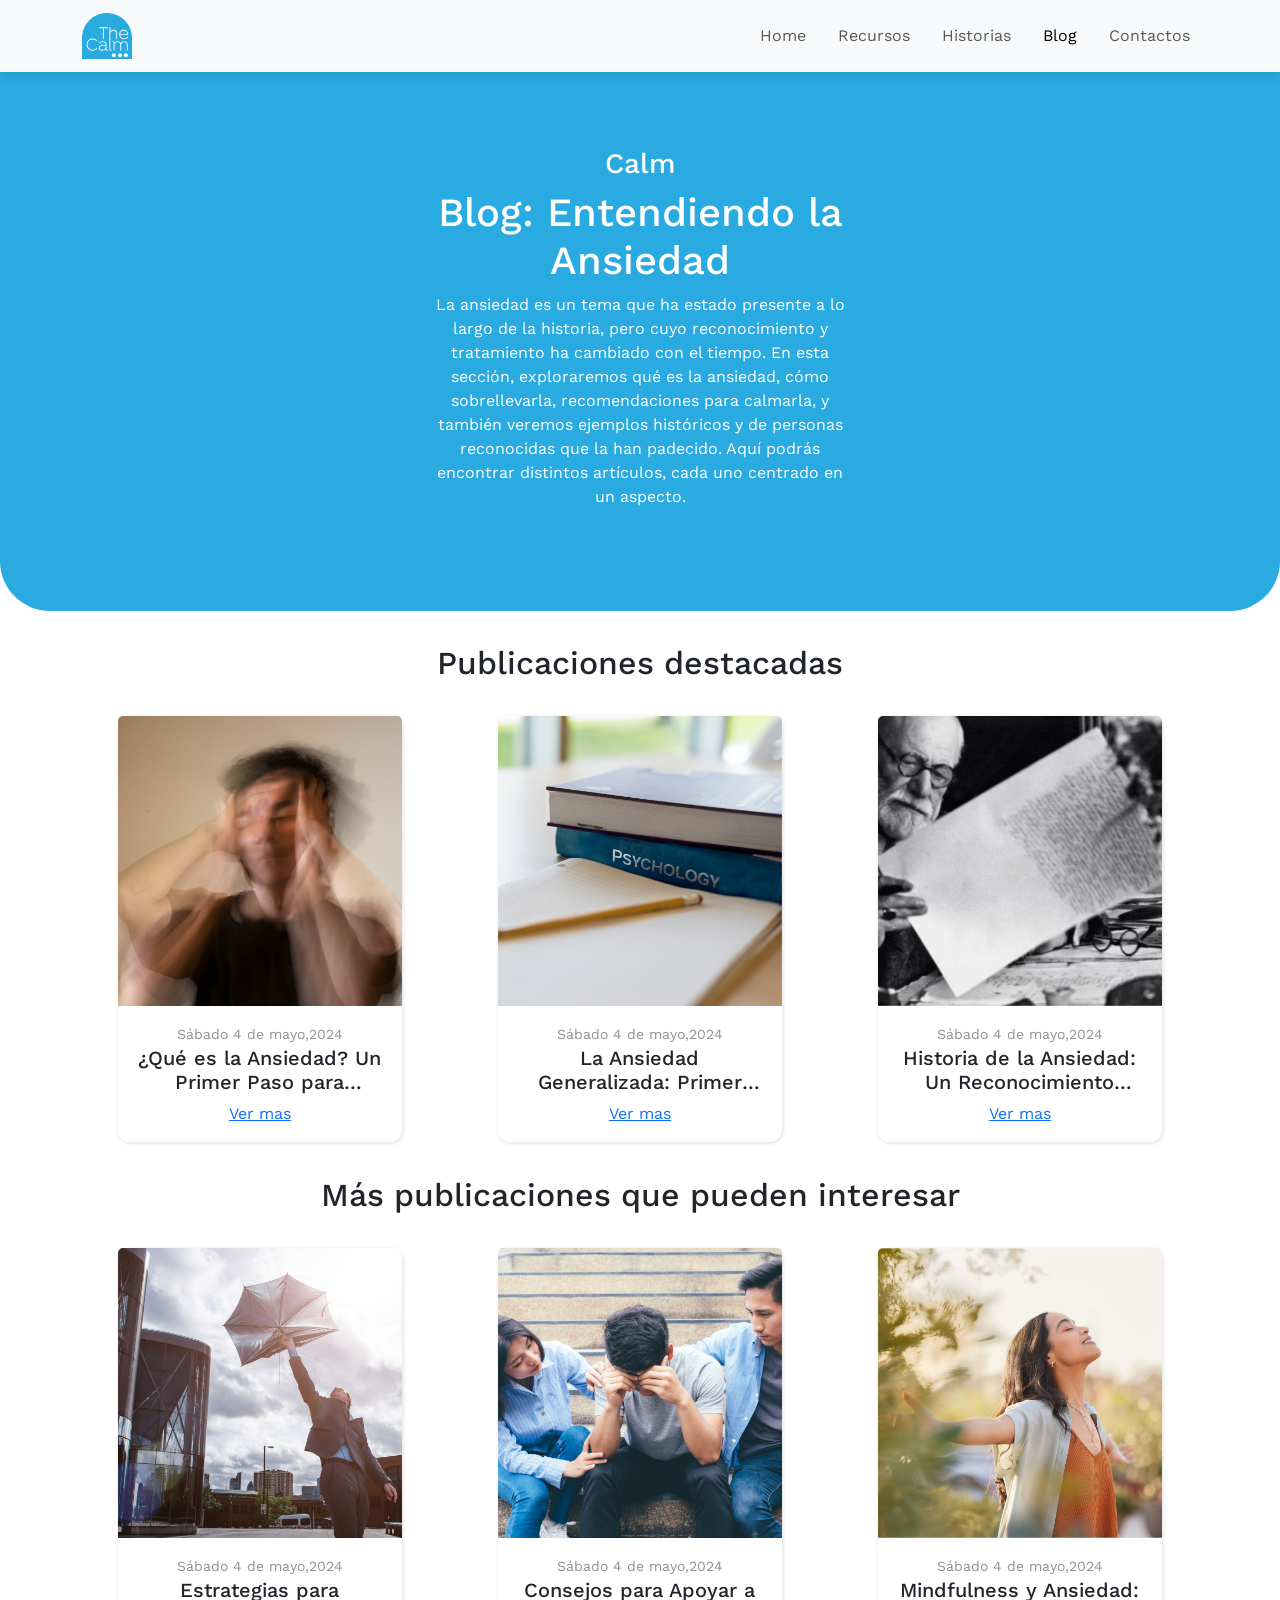
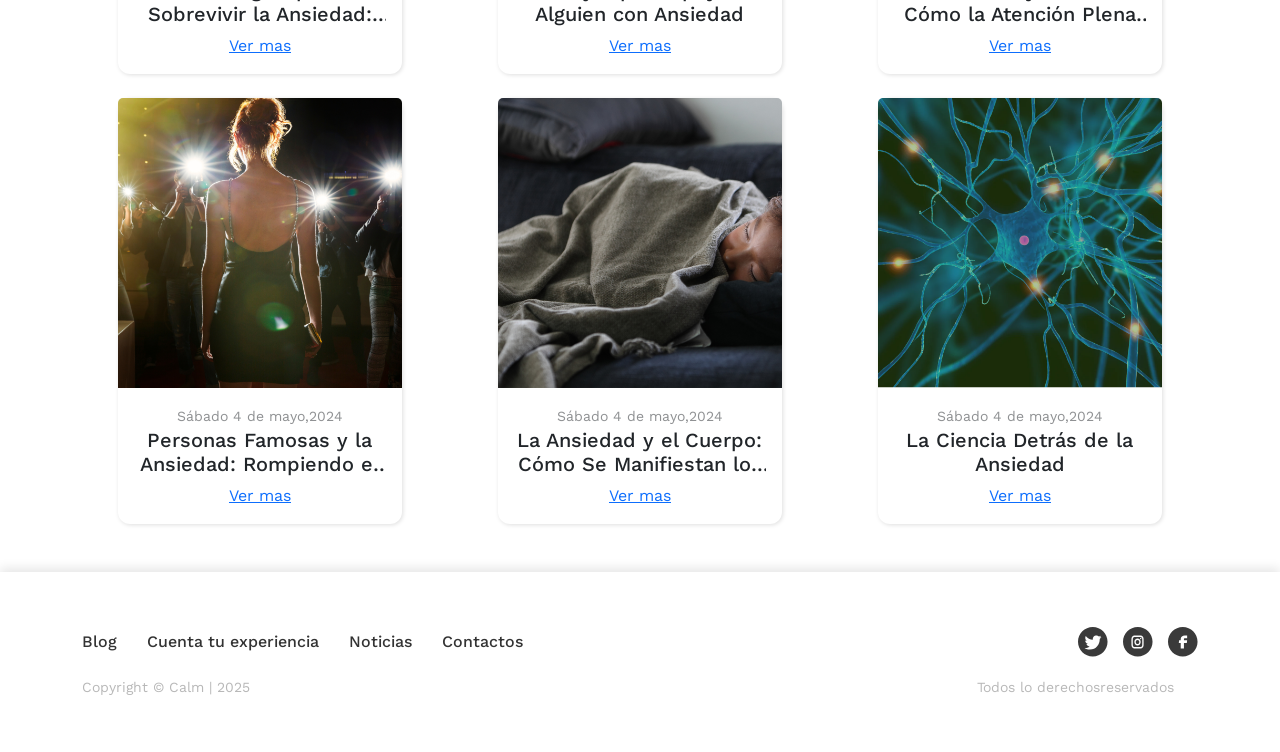
==== pages/Blog.html @ e8b5bb97 "Primer commit - Subiendo proyecto thecalm" ====
<!DOCTYPE html>
<html lang="en">
    <head>
        <meta charset="UTF-8">
        <meta name="viewport" content="width=device-width, initial-scale=1.0">
        <link href="https://cdn.jsdelivr.net/npm/bootstrap@5.3.3/dist/css/bootstrap.min.css" rel="stylesheet" integrity="sha384-QWTKZyjpPEjISv5WaRU9OFeRpok6YctnYmDr5pNlyT2bRjXh0JMhjY6hW+ALEwIH" crossorigin="anonymous">
        <link rel="stylesheet" href="../styles/style.css"> 
        <link rel="icon" type="image/png" href="../assets/svg/thecalm.svg">   

        <title>The Calm | Blog</title>
    </head>
    <body>

      <header>

        <nav class="navbar navbar-expand-lg bg-body-tertiary ">
            <div class="container-fluid d-flex container-xl">
                <a class="navbar-brand" href="../index.html">
                    <img src="../assets/svg/thecalm.svg" alt="TheCalm" width="50" >
                  </a>
              <button class="navbar-toggler" type="button" data-bs-toggle="collapse" data-bs-target="#navbarNav" aria-controls="navbarNav" aria-expanded="false" aria-label="Toggle navigation">
                <span class="navbar-toggler-icon"></span>
              </button>
              <div class="collapse navbar-collapse" id="navbarNav">
                <ul class="navbar-nav gap-3">
                  <li class="nav-item">
                    <a class="nav-link " aria-current="page" href="../index.html">Home</a>
                  </li>
                  <li class="nav-item">
                    <a class="nav-link " href="Recursos.html">Recursos</a>
                  </li>
                  <li class="nav-item">
                    <a class="nav-link " href="Historias.html">Historias</a>
                  </li>
                  <li class="nav-item">
                    <a class="nav-link active" href="Blog.html">Blog</a>
                  </li>
                  <li class="nav-item">
                    <a class="nav-link" href="Contactos.html">Contactos</a>
                  </li>
                </ul>
              </div>
            </div>
        </nav>
      </header>
      
        <main>  
            <section class="encabezado">

                <div class="encabezado-text container-xl p-5">
                    <h3>Calm</h3>

                    <h1>Blog: Entendiendo la Ansiedad</h1>

                    <p>La ansiedad es un tema que ha estado presente a lo largo de la historia, pero cuyo reconocimiento y tratamiento ha cambiado con el tiempo. En esta sección, exploraremos qué es la ansiedad, cómo sobrellevarla, recomendaciones para calmarla, y también veremos ejemplos históricos y de personas reconocidas que la han padecido. Aquí podrás encontrar distintos artículos, cada uno centrado en un aspecto.</p>
                </div>

            </section>

            <!-- AQUÍ COMIENZAN LAS CARDS-->

            <section class="destacadas container-xl">
                <h2 class="titulo">Publicaciones destacadas</h2>
            </section>

            <section class="cards-blog container-xl ">
              <div class="row row-cols-1 row-cols-md-3 g-4">
                <div class="col">
                  <div class="card">
                    <img src="../assets/img/3.png" class="card-img-top" alt="...">
                    
                    <div class="card-body">
                        <small>Sábado 4 de mayo,2024</small>
                      <h5 class="card-title texto-limitado">¿Qué es la Ansiedad? Un Primer Paso para Entenderla</h5>
                      <a href="">Ver mas</a>
                    </div>
                  </div>
                </div>
                <div class="col">
                  <div class="card">
                    <img src="../assets/img/3.2.png" class="card-img-top" alt="...">
                    
                    <div class="card-body">
                        <small>Sábado 4 de mayo,2024</small>
                      <h5 class="card-title texto-limitado">La Ansiedad Generalizada: Primer Reconocimiento Formal</h5>
                      <a href="">Ver mas</a>
                    </div>
                  </div>
                </div>
                <div class="col">
                  <div class="card">
                    <img src="../assets/img/3.3.png" class="card-img-top" alt="...">
                    
                    <div class="card-body">
                       <small>Sábado 4 de mayo,2024</small>
                      <h5 class="card-title texto-limitado">Historia de la Ansiedad: Un Reconocimiento Tardío</h5>
                      <a href="">Ver mas</a>
                    </div>
                  </div>
                </div>

              </div>
            </section>

            <section class="otros container-xl">
                <h2 class="titulo">Más publicaciones que pueden interesar</h2>
            </section>

            <section class="cards-blog container-xl mb-5">
                <div class="row row-cols-1 row-cols-md-3 g-4">
                    <div class="col">
                      <div class="card">
                        <img src="../assets/img/3.4.png" class="card-img-top" alt="...">
                        
                        <div class="card-body">
                            <small>Sábado 4 de mayo,2024</small>
                          <h5 class="card-title texto-limitado">Estrategias para Sobrevivir la Ansiedad: Técnicas para Calmarse</h5>
                          <a href="">Ver mas</a>
                        </div>
                      </div>
                    </div>
                    <div class="col">
                      <div class="card">
                        <img src="../assets/img/3.5.png" class="card-img-top" alt="...">
                        
                        <div class="card-body">
                            <small>Sábado 4 de mayo,2024</small>
                          <h5 class="card-title texto-limitado">Consejos para Apoyar a Alguien con Ansiedad</h5>
                          <a href="">Ver mas</a>
                        </div>
                      </div>
                    </div>
                    <div class="col">
                      <div class="card">
                        <img src="../assets/img/3.6.png" class="card-img-top" alt="...">
                        
                        <div class="card-body">
                           <small>Sábado 4 de mayo,2024</small>
                          <h5 class="card-title texto-limitado">Mindfulness y Ansiedad: Cómo la Atención Plena Puede Ayudar</h5>
                          <a href="">Ver mas</a>
                        </div>
                      </div>
                    </div>
                    <div class="col">
                      <div class="card">
                        <img src="../assets/img/3.7.png" class="card-img-top" alt="...">
                        
                        <div class="card-body">
                         <small>Sábado 4 de mayo,2024</small>
                          <h5 class="card-title texto-limitado">Personas Famosas y la Ansiedad: Rompiendo el Estigma</h5>
                          <a href="">Ver mas</a>
                        </div>
                      </div>
                    </div>

                    <div class="col">
                        <div class="card">
                          <img src="../assets/img/3.8.png" class="card-img-top" alt="...">
                          
                          <div class="card-body">
                            <small>Sábado 4 de mayo,2024</small>
                            <h5 class="card-title texto-limitado">La Ansiedad y el Cuerpo: Cómo Se Manifiestan los Síntomas Físicos</h5>
                            <a href="">Ver mas</a>
                          </div>
                        </div>
                    </div>
                    <div class="col">
                        <div class="card">
                          <img src="../assets/img/3.9.png" class="card-img-top" alt="...">
                          
                          <div class="card-body">
                            <small>Sábado 4 de mayo,2024</small>
                            <h5 class="card-title texto-limitado">La Ciencia Detrás de la Ansiedad</h5>
                            <a href="">Ver mas</a>
                          </div>
                        </div>
                    </div>

                </div>

            </section>


            
        </main>
        <footer>

            <div class="container-xl">
                <div class="row">
                  <div class="footer-links col-sm-8">
      
                    <a href="/pages/Blog.html">Blog</a>
      
                    <a href="">Cuenta tu experiencia</a>
      
                    <a href="">Noticias</a>
      
                    <a href="/pages/Contactos.html">Contactos</a>
      
                  </div>
                  <div class="iconos-redes col-sm-4 ">
                    <svg xmlns="http://www.w3.org/2000/svg" width="32" height="32" viewBox="0 0 32 32" fill="none">
                        <path fill-rule="evenodd" clip-rule="evenodd" d="M31.5236 15.7617C31.5236 24.4668 24.4668 31.5237 15.7618 31.5237C7.05676 31.5237 0 24.4668 0 15.7617C0 7.05688 7.05676 0 15.7618 0C24.4668 0 31.5236 7.05688 31.5236 15.7617ZM23.1677 13.2234C23.1677 13.061 23.1648 12.8965 23.157 12.7339C23.8806 12.1992 24.5049 11.5356 25 10.7747C24.326 11.0808 23.6111 11.2815 22.8792 11.3706C23.6501 10.8972 24.2272 10.1528 24.5031 9.27588C23.7778 9.71631 22.9849 10.0271 22.1582 10.1948C21.8125 9.81689 21.3949 9.51587 20.9312 9.3103C20.4673 9.10474 19.9673 8.99927 19.4622 9C18.9773 8.99976 18.4972 9.09766 18.0493 9.28784C17.6014 9.47803 17.1945 9.75684 16.8514 10.1084C16.5087 10.4597 16.2367 10.8772 16.0511 11.3364C15.8656 11.7957 15.7701 12.2881 15.7701 12.7852C15.7697 13.0757 15.8015 13.3655 15.865 13.6489C14.3965 13.5735 12.96 13.1821 11.6486 12.5005C10.3372 11.8186 9.1803 10.8613 8.25317 9.69116C7.77966 10.5249 7.63428 11.5122 7.84656 12.4521C8.05896 13.3921 8.61304 14.2134 9.39575 14.7483C8.8092 14.729 8.23572 14.5664 7.7229 14.2739V14.321C7.72302 15.1956 8.01807 16.0432 8.55798 16.7202C9.09778 17.3972 9.84924 17.8621 10.6851 18.0359C10.1407 18.1851 9.57092 18.2073 9.01721 18.1011C9.25317 18.8535 9.71252 19.5112 10.3311 19.9827C10.9493 20.4541 11.696 20.7156 12.4666 20.7305C11.7004 21.3472 10.8232 21.803 9.88538 22.0718C8.94739 22.3408 7.96692 22.4175 7 22.2976C8.63464 23.373 10.5746 24 12.6613 24C19.4532 24 23.1677 18.2295 23.1677 13.2234Z" fill="#3A3A3A"/>
                    </svg>
                    <svg xmlns="http://www.w3.org/2000/svg" width="32" height="32" viewBox="0 0 32 32" fill="none">
                        <path fill-rule="evenodd" clip-rule="evenodd" d="M31.5236 15.7617C31.5236 24.4668 24.4668 31.5237 15.7618 31.5237C7.05676 31.5237 0 24.4668 0 15.7617C0 7.05688 7.05676 0 15.7618 0C24.4668 0 31.5236 7.05688 31.5236 15.7617ZM19.9178 9.35815C19.4963 9.18188 19.0403 9.07764 18.3806 9.04492C17.5637 9.00464 17.275 9 15.5 9C13.7245 9 13.4363 9.00464 12.6194 9.04492C11.9597 9.07764 11.504 9.18188 11.0815 9.35815C10.6823 9.51904 10.3207 9.77295 10.0227 10.1013C9.71753 10.4224 9.48193 10.812 9.33252 11.2424C9.16895 11.6963 9.07202 12.1873 9.04175 12.8979C9.00427 13.7773 9 14.0884 9 16C9 17.9121 9.00427 18.2224 9.04175 19.1021C9.07202 19.8127 9.16895 20.3032 9.33252 20.7576C9.48193 21.188 9.71753 21.5776 10.0227 21.8987C10.3207 22.2271 10.6823 22.481 11.0815 22.6418C11.5037 22.8181 11.9597 22.9224 12.6194 22.9551C13.4368 22.9954 13.725 23 15.5 23C17.275 23 17.5626 22.9954 18.3806 22.9551C19.0403 22.9224 19.4958 22.8181 19.9178 22.6418C20.3174 22.481 20.6792 22.2273 20.9773 21.8987C21.2823 21.5776 21.5179 21.1882 21.6674 20.7583C21.8311 20.304 21.928 19.8127 21.9583 19.1021C21.9957 18.2212 22 17.9109 22 16C22 14.0889 21.9957 13.7786 21.9583 12.8979C21.928 12.1873 21.8311 11.6968 21.6674 11.2424C21.5179 10.812 21.2825 10.4224 20.9773 10.1013C20.6792 9.77271 20.3174 9.51904 19.9178 9.35815ZM12.6849 10.5989C13.4763 10.5598 13.745 10.5557 15.5 10.5557C17.255 10.5557 17.5231 10.5598 18.3145 10.5989C18.8167 10.6235 19.1183 10.6929 19.3947 10.8083C19.6074 10.8909 19.7997 11.0251 19.9563 11.2009C20.1195 11.3696 20.2443 11.5767 20.3209 11.8059C20.4287 12.1033 20.4926 12.4277 20.5153 12.9685C20.5515 13.8213 20.5554 14.1106 20.5554 16C20.5554 17.8894 20.5515 18.1787 20.5153 19.0315C20.4926 19.5723 20.4281 19.8972 20.3209 20.1948C20.2292 20.4485 20.1318 20.6101 19.9563 20.7991C19.7808 20.9875 19.6307 21.0925 19.3951 21.1917C19.2584 21.249 19.1157 21.2949 18.9458 21.3296C18.7717 21.365 18.5691 21.3887 18.3151 21.4011C17.5231 21.4402 17.255 21.4443 15.5 21.4443C13.7456 21.4443 13.4769 21.4402 12.6849 21.4011C12.1829 21.3767 11.8811 21.3071 11.6049 21.1917C11.3693 21.093 11.2192 20.988 11.0437 20.7991C10.8688 20.6101 10.7712 20.4485 10.6792 20.1941C10.5714 19.8967 10.5074 19.5723 10.4847 19.0315C10.4484 18.1794 10.4446 17.8899 10.4446 16C10.4446 14.1101 10.4484 13.8206 10.4847 12.9685C10.5074 12.4277 10.5719 12.1028 10.6792 11.8052C10.7708 11.5515 10.8682 11.3899 11.0437 11.2009C11.2192 11.0125 11.3693 10.9075 11.6049 10.8083C11.8817 10.6921 12.1829 10.6235 12.6849 10.5989ZM13.1169 18.5664C13.7489 19.2471 14.6061 19.6294 15.5 19.6294C16.3938 19.6294 17.2511 19.2471 17.8831 18.5664C18.5151 17.8857 18.8702 16.9626 18.8702 16C18.8702 15.0374 18.5151 14.1143 17.8831 13.4336C17.2511 12.7529 16.3938 12.3704 15.5 12.3704C14.6061 12.3704 13.7489 12.7529 13.1169 13.4336C12.4849 14.1143 12.1298 15.0374 12.1298 16C12.1298 16.9626 12.4849 17.8857 13.1169 18.5664ZM16.8621 17.4668C16.5007 17.8557 16.0109 18.0745 15.5 18.0745C14.9891 18.0745 14.4993 17.8557 14.1379 17.4668C13.7767 17.0776 13.5739 16.5503 13.5739 16C13.5739 15.45 13.7767 14.9224 14.1379 14.5332C14.4993 14.1443 14.9891 13.9258 15.5 13.9258C16.0109 13.9258 16.5007 14.1443 16.8621 14.5332C17.2233 14.9224 17.4261 15.45 17.4261 16C17.4261 16.5503 17.2233 17.0776 16.8621 17.4668ZM18.3595 12.9202C18.495 13.0662 18.6787 13.1482 18.8702 13.1482C19.0618 13.1482 19.2455 13.0662 19.381 12.9202C19.5165 12.7744 19.5925 12.5764 19.5925 12.3701C19.5925 12.1638 19.5165 11.9661 19.381 11.8201C19.2455 11.6743 19.0618 11.5923 18.8702 11.5923C18.7667 11.5923 18.6654 11.6162 18.5729 11.6614C18.4941 11.6997 18.4218 11.7532 18.3595 11.8201C18.224 11.9661 18.1479 12.1638 18.1479 12.3701C18.1479 12.5764 18.224 12.7744 18.3595 12.9202Z" fill="#3A3A3A"/>
                    </svg>
                    <svg xmlns="http://www.w3.org/2000/svg" width="32" height="32" viewBox="0 0 32 32" fill="none">
                        <path fill-rule="evenodd" clip-rule="evenodd" d="M15.7618 31.5237C24.4668 31.5237 31.5237 24.4668 31.5237 15.7617C31.5237 7.05688 24.4668 0 15.7618 0C7.05676 0 0 7.05688 0 15.7617C0 24.4668 7.05676 31.5237 15.7618 31.5237ZM16.9929 23H13.5725V17.0979H11.5237L11.8623 14.1653H13.5725V12.6843C13.5725 11.707 14.0229 10.77 14.8247 10.0791C15.6266 9.38818 16.714 9 17.8479 9H20.4132V11.9473H17.8479C17.6212 11.9473 17.4037 12.0249 17.2433 12.1631C17.083 12.3013 16.9929 12.4888 16.9929 12.6843V14.1653H20.4132L20.0746 17.0979H16.9929V23Z" fill="#3A3A3A"/>
                    </svg>
                  </div>
                </div>
      
                <div class="creditos row">
      
                    <div class="col-sm">  
                        <p>Copyright © Calm | 2025</p>
                    </div>
                    <div class="derechos col-sm">
                        <p>Todos lo derechosreservados</p>
                    </div>
                </div>
      
            </div>
      
        </footer>
        <script src="https://cdn.jsdelivr.net/npm/bootstrap@5.3.3/dist/js/bootstrap.bundle.min.js" integrity="sha384-YvpcrYf0tY3lHB60NNkmXc5s9fDVZLESaAA55NDzOxhy9GkcIdslK1eN7N6jIeHz" crossorigin="anonymous"></script>

    </body>
</html>
---- styles/style.css ----
@import url("https://fonts.googleapis.com/css2?family=Work+Sans:ital,wght@0,100..900;1,100..900&display=swap");
* {
  margin: 0;
  padding: 0;
}

body {
  font-family: "Work Sans", sans-serif;
  font-optical-sizing: auto;
  font-style: normal;
}

small {
  opacity: 0.5;
}

.navbar {
  position: fixed;
  width: 100%;
  display: flex;
  justify-content: space-between;
  z-index: 1000;
  box-shadow: 0px 4px 11px 0px rgba(0, 0, 0, 0.1);
}

.navbar-collapse {
  justify-content: right;
}

footer {
  padding: 5vh 5%;
  display: flex;
  flex-direction: column;
  align-items: center;
  width: 100%;
  position: absolute;
  box-shadow: 0px -4px 10px rgba(0, 0, 0, 0.097);
}

.footer-links {
  display: flex;
  flex-direction: column;
  text-align: left;
  gap: 10px;
  margin-bottom: 2%;
}

.footer-links a {
  text-decoration: none;
  color: #333333;
  font-weight: 500;
}

.footer-links a:hover {
  color: #29ABE2;
}

.iconos-redes {
  display: flex;
  gap: 15px;
  justify-content: left;
  margin: 10px 0;
}

.iconos-redes svg {
  width: 30px;
  height: 30px;
  fill: #333333;
}

.creditos {
  display: flex;
  text-align: left;
  width: 100%;
  margin-top: 10px;
  font-size: 14px;
  color: #B8B8B8;
}

@media (min-width: 1024px) {
  footer {
    padding: 5vh 5%;
    display: flex;
    justify-content: space-between;
    align-items: center;
    flex-wrap: wrap;
    width: 100%;
    height: 20vh;
    flex-wrap: wrap;
    position: relative;
    box-shadow: 0px -4px 10px rgba(0, 0, 0, 0.097);
  }
  .footer-links {
    display: flex;
    flex-direction: row;
    gap: 30px;
    margin-bottom: 0;
    justify-content: center;
    align-items: center;
    width: auto;
  }
  .footer-links a {
    text-decoration: none;
    width: auto;
    justify-content: center;
    align-items: center;
    color: #333333;
    font-weight: 500;
  }
  footer .row {
    display: flex;
    justify-content: space-between;
  }
  .footer-links a:hover {
    color: #29ABE2;
  }
  .iconos-redes {
    display: flex;
    gap: 15px;
  }
  .iconos-redes svg {
    width: 30px;
    height: 30px;
    fill: #3A3A3A;
  }
  .footer-text {
    text-align: center;
    width: 100%;
    margin-top: 10px;
    font-size: 14px;
    color: #777;
  }
  .iconos-redes {
    justify-content: right;
  }
  .derechos p {
    justify-content: right;
    text-align: right;
  }
  .creditos {
    color: #B8B8B8;
  }
}
.cards {
  margin-top: 3%;
  margin-bottom: 3%;
  display: flex;
  flex-direction: column;
  align-items: center;
  text-align: center;
}

.card {
  border: none;
  width: 30vh;
  height: auto;
  justify-content: space-between;
  align-items: center;
  text-decoration: none;
  justify-content: center;
}

.card-title {
  font-size: 20px;
}

.card-text {
  font-size: 14px;
}

.card .img {
  border-radius: 50%;
  width: 30vh;
}

.cards-blog {
  text-align: center;
}

.cards-blog {
  display: flex;
  justify-content: center;
  flex-wrap: wrap;
}

.cards-blog .row {
  justify-content: center;
}

.cards-blog .col {
  display: flex;
  justify-content: center;
}

.cards-blog .card {
  width: 100%;
  text-align: center;
  align-items: center;
  border-radius: 12px;
  background: #FFFFFF;
  box-shadow: 1px 1px 4px 0px rgba(0, 0, 0, 0.13);
}

.cards-blog .card {
  width: 80%;
  align-items: center;
  border-radius: 12px;
  background: #FFF;
  box-shadow: 1px 1px 4px 0px rgba(0, 0, 0, 0.13);
}

.texto-limitado {
  display: -webkit-box;
  -webkit-box-orient: vertical;
  -webkit-line-clamp: 2;
  line-clamp: 2;
  overflow: hidden;
}

.cards-redes .card {
  align-items: center;
  width: 100%;
  height: 90%;
  padding: 6%;
  margin-bottom: 6%;
  background: rgba(76, 172, 212, 0.48);
  box-shadow: 1px 1px 4px 0px rgba(0, 0, 0, 0.13);
}

@media (min-width: 1024px) {
  .cards {
    margin-top: 3%;
    margin-bottom: 3%;
    flex-direction: row;
    justify-content: space-around;
  }
  .card {
    width: 25%;
    width: 25%;
    justify-content: center;
    flex: wrap;
  }
}
.hero {
  background: url("../../assets/img/1.jpg") center/cover no-repeat;
  height: 60vh;
  display: flex;
  align-items: center;
  justify-content: center;
  color: white;
  position: relative;
  text-align: left;
  padding-top: 6%;
}

.hero::before {
  content: "";
  position: absolute;
  top: 0;
  left: 0;
  width: 100%;
  height: 100%;
  background: rgba(0, 0, 0, 0.4);
}

.hero-content {
  margin-top: -5vh;
  position: relative;
  z-index: 1;
  text-align: left;
  padding: 9%;
}

.hero-content h1 {
  font-size: 26px;
}

.hero-content p {
  font-size: 14px;
}

.contac {
  color: white;
  margin-top: 3%;
  z-index: 1;
  display: flex;
  flex-direction: column;
  align-items: center;
}

.backround-contac {
  position: absolute;
  width: 100%;
  height: 70vh;
  overflow: hidden;
  object-fit: cover;
  object-position: center 20%;
}

.blur-box {
  width: 100%;
  background: rgba(0, 0, 0, 0.461);
  backdrop-filter: blur(6.5px);
  padding: 5vh;
  overflow: hidden;
  object-fit: cover;
  margin-top: 49%;
  align-items: center;
}

@media (min-width: 1024px) {
  .hero {
    background: url("../../assets/img/1.jpg") center/cover no-repeat;
    height: 90vh;
    display: flex;
    align-items: center;
    justify-content: center;
    color: white;
    position: relative;
    text-align: left;
    padding-top: 6%;
  }
  .hero::before {
    content: "";
    position: absolute;
    top: 0;
    left: 0;
    width: 100%;
    height: 100%;
    background: rgba(0, 0, 0, 0.4);
  }
  .hero-content {
    margin-top: -5vh;
    position: relative;
    z-index: 1;
    text-align: left;
  }
  .hero-content h1 {
    font-size: 65px;
    width: 65vh;
  }
  .hero-content p {
    font-size: 20px;
    width: 55vh;
  }
  .backround-contac img {
    position: absolute;
    width: 100%;
    height: 50vh;
    overflow: hidden;
    object-fit: cover;
    object-position: center 70%;
    z-index: 1;
  }
  .blur-box {
    width: 49%;
    height: 50vh;
    background: rgba(0, 0, 0, 0.396);
    backdrop-filter: blur(6.5px);
    padding: 10vh 15vh;
    overflow: hidden;
    object-fit: cover;
    margin-top: 0px;
    margin-left: 51%;
    align-items: center;
    z-index: 100;
  }
}
.cards {
  margin-top: 3%;
  margin-bottom: 3%;
  display: flex;
  flex-direction: column;
  align-items: center;
  text-align: center;
}

.card {
  border: none;
  width: 30vh;
  height: auto;
  justify-content: space-between;
  align-items: center;
  text-decoration: none;
  justify-content: center;
}

.card-title {
  font-size: 20px;
}

.card-text {
  font-size: 14px;
}

.card .img {
  border-radius: 50%;
  width: 30vh;
}

.cards-blog {
  text-align: center;
}

.cards-blog {
  display: flex;
  justify-content: center;
  flex-wrap: wrap;
}

.cards-blog .row {
  justify-content: center;
}

.cards-blog .col {
  display: flex;
  justify-content: center;
}

.cards-blog .card {
  width: 100%;
  text-align: center;
  align-items: center;
  border-radius: 12px;
  background: #FFFFFF;
  box-shadow: 1px 1px 4px 0px rgba(0, 0, 0, 0.13);
}

.cards-blog .card {
  width: 80%;
  align-items: center;
  border-radius: 12px;
  background: #FFF;
  box-shadow: 1px 1px 4px 0px rgba(0, 0, 0, 0.13);
}

.texto-limitado {
  display: -webkit-box;
  -webkit-box-orient: vertical;
  -webkit-line-clamp: 2;
  line-clamp: 2;
  overflow: hidden;
}

.cards-redes .card {
  align-items: center;
  width: 100%;
  height: 90%;
  padding: 6%;
  margin-bottom: 6%;
  background: rgba(76, 172, 212, 0.48);
  box-shadow: 1px 1px 4px 0px rgba(0, 0, 0, 0.13);
}

@media (min-width: 1024px) {
  .cards {
    margin-top: 3%;
    margin-bottom: 3%;
    flex-direction: row;
    justify-content: space-around;
  }
  .card {
    width: 25%;
    width: 25%;
    justify-content: center;
    flex: wrap;
  }
}
.encabezado {
  width: 100%;
  height: auto;
  border-radius: 0px 0px 20px 20px;
  background: #29ABE2;
  color: #fff;
  padding-top: 11vh !important;
  padding-bottom: 5%;
  justify-content: center;
  text-align: center;
}

.encabezado-text {
  width: 100%;
}

@media (min-width: 1024px) {
  .encabezado {
    border-radius: 0px 0px 50px 50px;
    padding-bottom: 3%;
  }
  .encabezado-text {
    width: 40%;
  }
}
.titulo {
  margin-top: 3%;
  margin-bottom: 3%;
  align-items: center;
  justify-content: center;
  text-align: center;
}

.btn {
  width: 30vh;
  height: auto;
  border: none;
  border-radius: 26vh;
  background: #333333;
  color: #FFFFFF;
  font-size: 12px;
  padding: 1.5vh;
  text-decoration: none;
}

.btn a {
  color: #FFFFFF;
  border: 0;
  padding: 1vh 10vh;
  text-decoration: none;
}

.btn:hover {
  transform: scale(1.02);
  background-color: #29ABE2;
  color: #FFFFFF;
}

@media (min-width: 1024px) {
  .btn {
    font-size: 14px;
  }
}
.form-container {
  background: #F1F1F1;
  border-radius: 2vh;
  width: 100%;
  height: 40%;
  margin-bottom: 3%;
}

.historias-mobile {
  display: block;
}

.historias-desktop {
  display: none;
}

.fecha {
  justify-content: center;
  align-items: center;
  text-align: center;
  margin-bottom: 6%;
}

@media (min-width: 1024px) {
  .historias-mobile {
    display: none;
  }
  .historias-desktop {
    display: block;
  }
  .historias-desktop .col {
    border-bottom: 1px solid #777777;
    border-right: 1px solid #777777;
  }
  .historias-desktop .col {
    border-bottom: 1px solid #777777;
    border-right: 1px solid #777777;
  }
  .historias-desktop .cold:last-child {
    border-bottom: none;
  }
  .historias-desktop .col:nth-child(2n) {
    border-right: none;
  }
  .historias-desktop .col:nth-last-child(-n+1) {
    border-bottom: none;
  }
  .historias-desktop {
    margin-top: 6%;
  }
}

/*# sourceMappingURL=style.css.map */
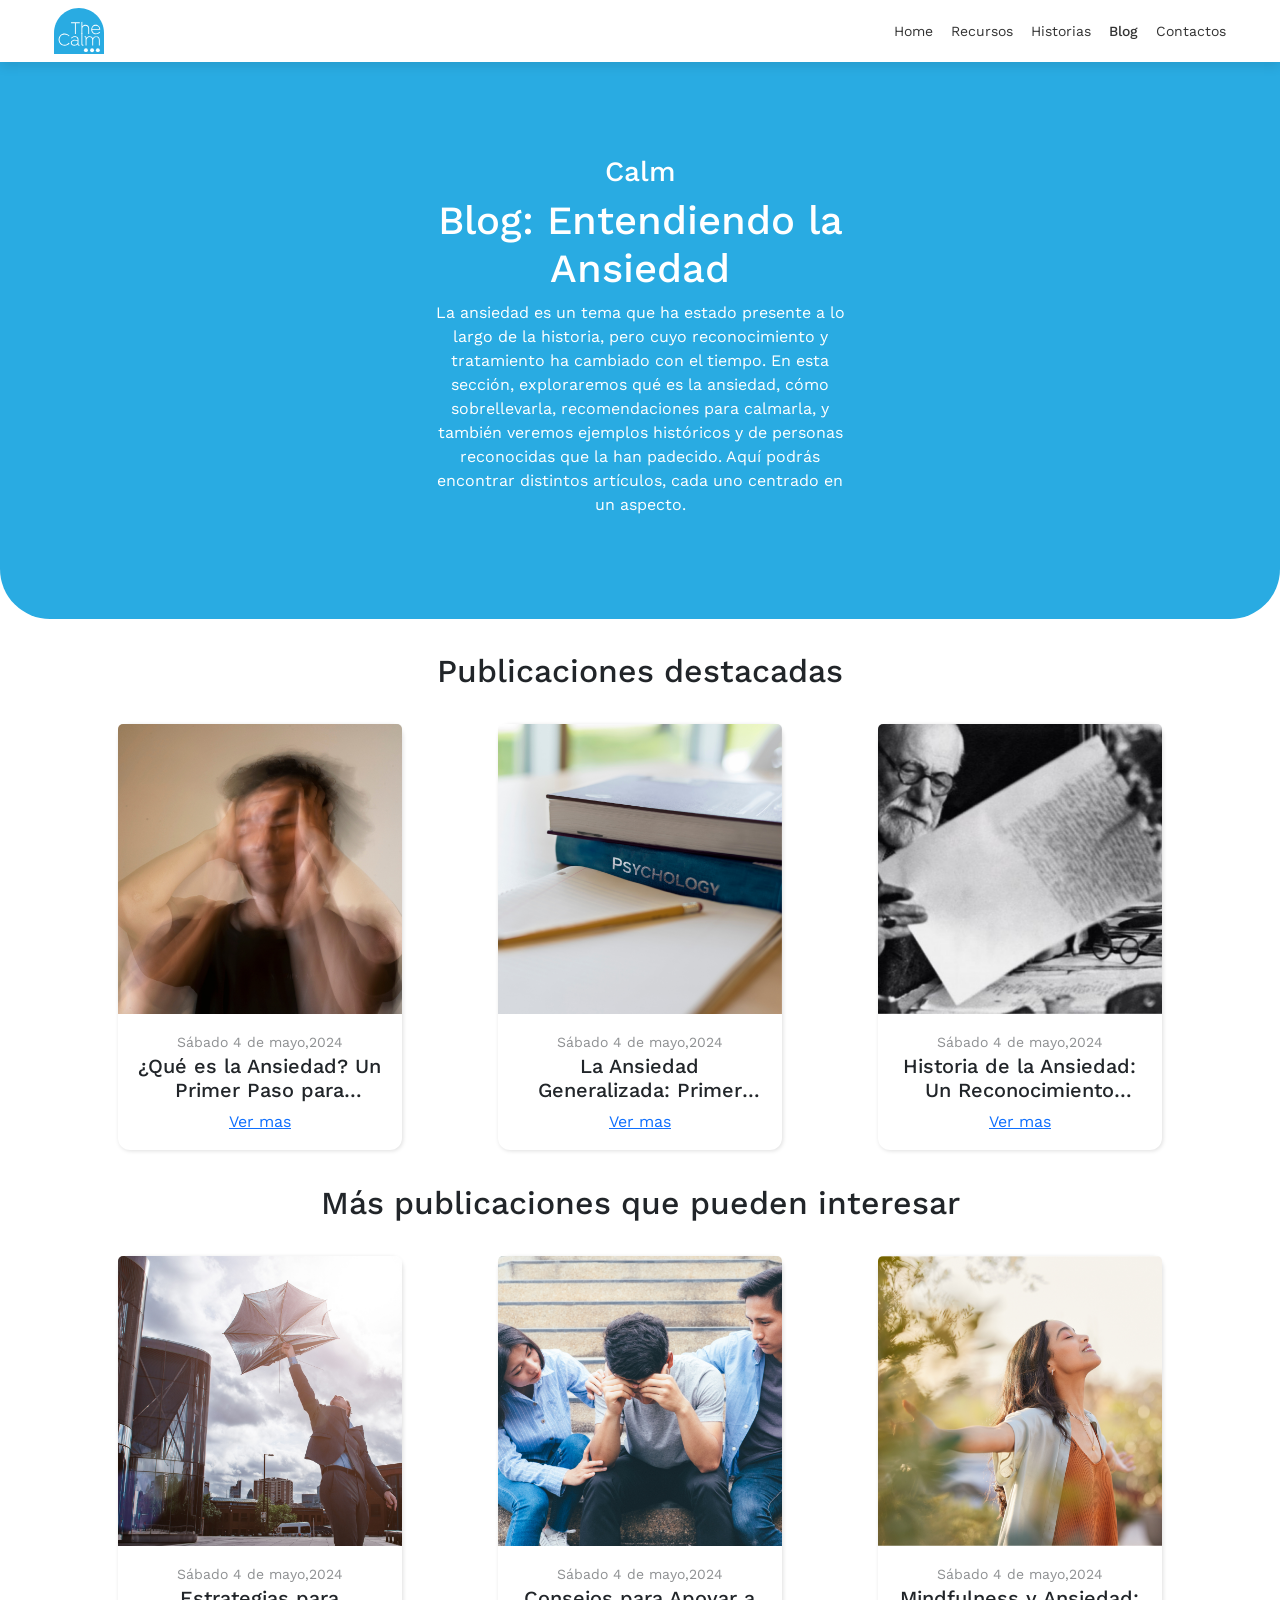
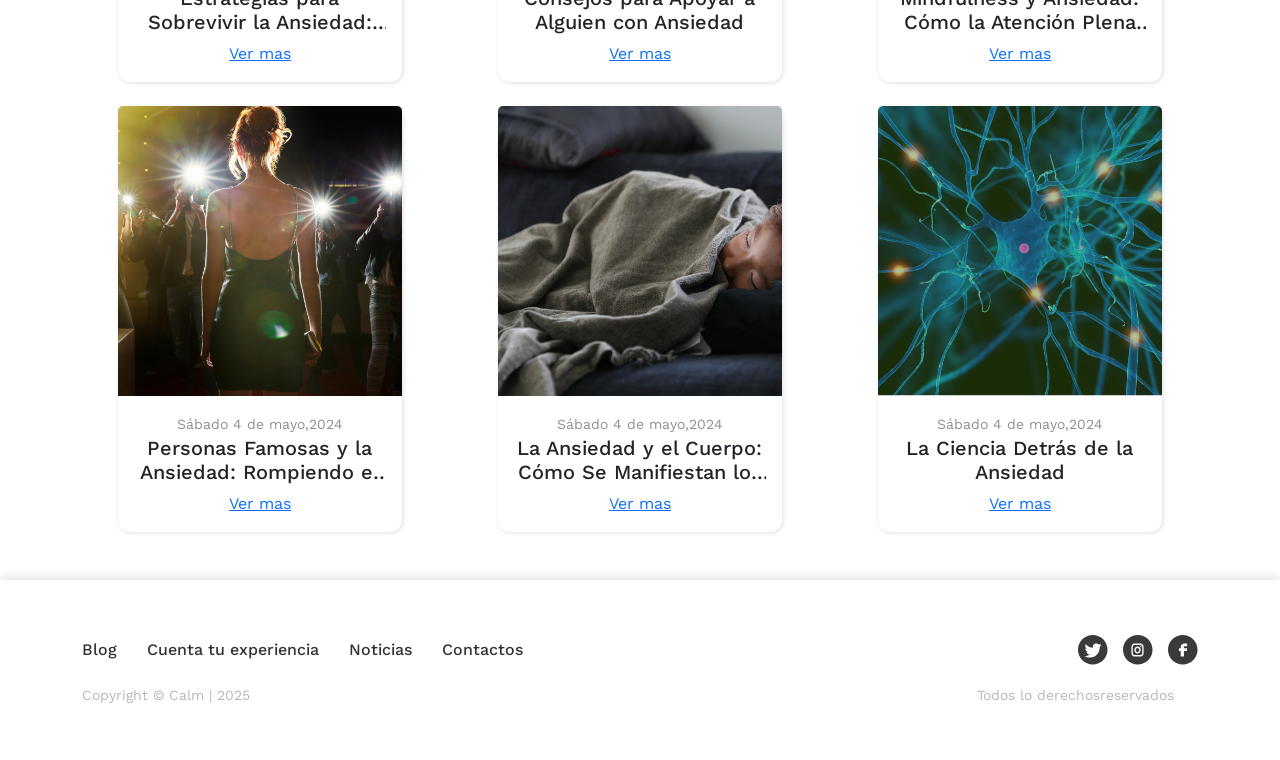
==== commit 484e0356: "Subida del proyecto thecalm" ====
--- a/pages/Blog.html
+++ b/pages/Blog.html
@@ -13,35 +13,15 @@
 
       <header>
 
-        <nav class="navbar navbar-expand-lg bg-body-tertiary ">
-            <div class="container-fluid d-flex container-xl">
-                <a class="navbar-brand" href="../index.html">
-                    <img src="../assets/svg/thecalm.svg" alt="TheCalm" width="50" >
-                  </a>
-              <button class="navbar-toggler" type="button" data-bs-toggle="collapse" data-bs-target="#navbarNav" aria-controls="navbarNav" aria-expanded="false" aria-label="Toggle navigation">
-                <span class="navbar-toggler-icon"></span>
-              </button>
-              <div class="collapse navbar-collapse" id="navbarNav">
-                <ul class="navbar-nav gap-3">
-                  <li class="nav-item">
-                    <a class="nav-link " aria-current="page" href="../index.html">Home</a>
-                  </li>
-                  <li class="nav-item">
-                    <a class="nav-link " href="Recursos.html">Recursos</a>
-                  </li>
-                  <li class="nav-item">
-                    <a class="nav-link " href="Historias.html">Historias</a>
-                  </li>
-                  <li class="nav-item">
-                    <a class="nav-link active" href="Blog.html">Blog</a>
-                  </li>
-                  <li class="nav-item">
-                    <a class="nav-link" href="Contactos.html">Contactos</a>
-                  </li>
-                </ul>
-              </div>
-            </div>
-        </nav>
+        <nav class="navbar">
+          <img src="../assets/svg/thecalm.svg" alt="Logo" class="logo" />
+          <ul>
+            <li><a  href="../index.html">Home</a></li>
+            <li><a href="recursos.html">Recursos</a></li>
+            <li><a href="historias.html">Historias</a></li>
+            <li><a class="active" href="blog.html">Blog</a></li>
+            <li><a href="contactos.html">Contactos</a></li>
+          </ul>
       </header>
       
         <main>  
@@ -189,13 +169,13 @@
                 <div class="row">
                   <div class="footer-links col-sm-8">
       
-                    <a href="/pages/Blog.html">Blog</a>
+                    <a href="./blog.html">Blog</a>
       
                     <a href="">Cuenta tu experiencia</a>
       
                     <a href="">Noticias</a>
       
-                    <a href="/pages/Contactos.html">Contactos</a>
+                    <a href="./contactos.html">Contactos</a>
       
                   </div>
                   <div class="iconos-redes col-sm-4 ">
--- a/styles/style.css
+++ b/styles/style.css
@@ -14,26 +14,84 @@
   opacity: 0.5;
 }
 
+.active {
+  font-weight: 500;
+}
+
 .navbar {
-  position: fixed;
-  width: 100%;
-  display: flex;
-  justify-content: space-between;
-  z-index: 1000;
+  background-color: #FFFFFF;
   box-shadow: 0px 4px 11px 0px rgba(0, 0, 0, 0.1);
-}
-
-.navbar-collapse {
-  justify-content: right;
-}
-
+  padding-left: 4vh;
+  padding-right: 4vh;
+  align-items: center;
+  justify-content: center;
+  align-content: center;
+}
+.navbar img {
+  width: 40px;
+}
+.navbar ul {
+  display: flex;
+  flex-direction: row;
+  text-decoration: none;
+  gap: 13px;
+  justify-content: space-around;
+  margin-bottom: 0;
+}
+.navbar ul li {
+  font-size: 10px;
+  text-decoration: none;
+  list-style: none;
+}
+.navbar ul li a {
+  color: #333333;
+  text-decoration: none;
+}
+.navbar ul li a:hover {
+  color: #29ABE2;
+  font-weight: 600;
+}
+
+@media (min-width: 600px) {
+  .navbar {
+    background-color: #FFFFFF;
+    box-shadow: 0px 4px 11px 0px rgba(0, 0, 0, 0.1);
+    padding-left: 6vh;
+    padding-right: 6vh;
+    display: flex;
+    justify-content: space-between;
+  }
+  .navbar img {
+    width: 50px;
+  }
+  .navbar ul {
+    display: flex;
+    flex-direction: row;
+    text-decoration: none;
+    gap: 18px;
+    justify-content: space-around;
+    margin-bottom: 0;
+  }
+  .navbar ul li {
+    font-size: 14px;
+    text-decoration: none;
+    list-style: none;
+  }
+  .navbar ul li a {
+    color: #333333;
+    text-decoration: none;
+  }
+  .navbar ul li a:hover {
+    color: #29ABE2;
+    font-weight: 600;
+  }
+}
 footer {
   padding: 5vh 5%;
   display: flex;
   flex-direction: column;
   align-items: center;
   width: 100%;
-  position: absolute;
   box-shadow: 0px -4px 10px rgba(0, 0, 0, 0.097);
 }
 
@@ -87,7 +145,6 @@
     width: 100%;
     height: 20vh;
     flex-wrap: wrap;
-    position: relative;
     box-shadow: 0px -4px 10px rgba(0, 0, 0, 0.097);
   }
   .footer-links {
@@ -217,14 +274,53 @@
   overflow: hidden;
 }
 
-.cards-redes .card {
-  align-items: center;
-  width: 100%;
+.card1 {
+  display: flex;
+  align-content: center;
+  width: 80%;
   height: 90%;
-  padding: 6%;
+  padding: 9%;
+  margin-left: 40px;
   margin-bottom: 6%;
   background: rgba(76, 172, 212, 0.48);
   box-shadow: 1px 1px 4px 0px rgba(0, 0, 0, 0.13);
+  border-radius: 12px;
+}
+
+.recursos-expandible {
+  background: rgba(76, 172, 212, 0.48);
+  padding: 4vh 6vw;
+  border-radius: 12px;
+  margin: 10% auto;
+  max-width: 40vh;
+  font-family: "Work Sans", sans-serif;
+}
+.recursos-expandible summary {
+  font-weight: 600;
+  font-size: 18px;
+  cursor: pointer;
+  margin-bottom: 10px;
+  color: #333;
+  transition: color 0.3s ease;
+}
+.recursos-expandible .contenido-extra {
+  margin-top: 20px;
+  font-size: 16px;
+  line-height: 1.6;
+  color: #222;
+}
+.recursos-expandible .contenido-extra ul {
+  padding-left: 20px;
+}
+.recursos-expandible .contenido-extra li {
+  margin-bottom: 0.5rem;
+}
+.recursos-expandible .contenido-extra h3 {
+  font-size: 24px;
+  margin-bottom: 10px;
+}
+.recursos-expandible .contenido-extra p {
+  margin-bottom: 15px;
 }
 
 @media (min-width: 1024px) {
@@ -240,9 +336,71 @@
     justify-content: center;
     flex: wrap;
   }
+  .recursos-expandible {
+    background: rgba(76, 172, 212, 0.48);
+    padding: 4vh 6vw;
+    border-radius: 12px;
+    margin: 4% auto;
+    max-width: 90vh;
+    font-family: "Work Sans", sans-serif;
+  }
+  .recursos-expandible summary {
+    font-weight: 600;
+    font-size: 18px;
+    cursor: pointer;
+    margin-bottom: 10px;
+    color: #333;
+    transition: color 0.3s ease;
+  }
+  .recursos-expandible .contenido-extra {
+    margin-top: 20px;
+    font-size: 16px;
+    line-height: 1.6;
+    color: #222;
+  }
+  .recursos-expandible .contenido-extra ul {
+    padding-left: 20px;
+  }
+  .recursos-expandible .contenido-extra li {
+    margin-bottom: 0.5rem;
+  }
+  .recursos-expandible .contenido-extra h3 {
+    font-size: 24px;
+    margin-bottom: 10px;
+  }
+  .recursos-expandible .contenido-extra p {
+    margin-bottom: 15px;
+  }
+  .card1 {
+    display: flex;
+    align-content: center;
+    width: 40%;
+    height: 90%;
+    padding: 3%;
+    margin-left: 20%;
+    margin-top: 6%;
+    margin-bottom: 6%;
+    background: rgba(76, 172, 212, 0.48);
+    box-shadow: 1px 1px 4px 0px rgba(0, 0, 0, 0.13);
+    border-radius: 12px;
+  }
+}
+@media (min-width: 600px) {
+  .card1 {
+    display: flex;
+    align-content: center;
+    width: 60%;
+    height: 90%;
+    padding: 3%;
+    margin-left: 20%;
+    margin-bottom: 6%;
+    background: rgba(76, 172, 212, 0.48);
+    box-shadow: 1px 1px 4px 0px rgba(0, 0, 0, 0.13);
+    border-radius: 12px;
+  }
 }
 .hero {
-  background: url("../../assets/img/1.jpg") center/cover no-repeat;
+  background: url("../assets/img/1.jpg") center/cover no-repeat;
   height: 60vh;
   display: flex;
   align-items: center;
@@ -279,6 +437,17 @@
   font-size: 14px;
 }
 
+.warning-section {
+  background: #333333;
+  padding: 5vh;
+  text-align: center;
+  margin-bottom: 6%;
+}
+.warning-section p {
+  font-size: 11px;
+  color: #FFFFFF;
+}
+
 .contac {
   color: white;
   margin-top: 3%;
@@ -310,7 +479,7 @@
 
 @media (min-width: 1024px) {
   .hero {
-    background: url("../../assets/img/1.jpg") center/cover no-repeat;
+    background: url("../assets/img/1.jpg") center/cover no-repeat;
     height: 90vh;
     display: flex;
     align-items: center;
@@ -365,6 +534,20 @@
     align-items: center;
     z-index: 100;
   }
+  .warning-section {
+    background: #333333;
+    padding-right: 20%;
+    padding-left: 20%;
+    text-align: center;
+    margin-bottom: 3%;
+  }
+  .warning-section h3 {
+    font-size: 50px;
+  }
+  .warning-section p {
+    font-size: 20px;
+    color: #FFFFFF;
+  }
 }
 .cards {
   margin-top: 3%;
@@ -442,14 +625,53 @@
   overflow: hidden;
 }
 
-.cards-redes .card {
-  align-items: center;
-  width: 100%;
+.card1 {
+  display: flex;
+  align-content: center;
+  width: 80%;
   height: 90%;
-  padding: 6%;
+  padding: 9%;
+  margin-left: 40px;
   margin-bottom: 6%;
   background: rgba(76, 172, 212, 0.48);
   box-shadow: 1px 1px 4px 0px rgba(0, 0, 0, 0.13);
+  border-radius: 12px;
+}
+
+.recursos-expandible {
+  background: rgba(76, 172, 212, 0.48);
+  padding: 4vh 6vw;
+  border-radius: 12px;
+  margin: 10% auto;
+  max-width: 40vh;
+  font-family: "Work Sans", sans-serif;
+}
+.recursos-expandible summary {
+  font-weight: 600;
+  font-size: 18px;
+  cursor: pointer;
+  margin-bottom: 10px;
+  color: #333;
+  transition: color 0.3s ease;
+}
+.recursos-expandible .contenido-extra {
+  margin-top: 20px;
+  font-size: 16px;
+  line-height: 1.6;
+  color: #222;
+}
+.recursos-expandible .contenido-extra ul {
+  padding-left: 20px;
+}
+.recursos-expandible .contenido-extra li {
+  margin-bottom: 0.5rem;
+}
+.recursos-expandible .contenido-extra h3 {
+  font-size: 24px;
+  margin-bottom: 10px;
+}
+.recursos-expandible .contenido-extra p {
+  margin-bottom: 15px;
 }
 
 @media (min-width: 1024px) {
@@ -465,6 +687,68 @@
     justify-content: center;
     flex: wrap;
   }
+  .recursos-expandible {
+    background: rgba(76, 172, 212, 0.48);
+    padding: 4vh 6vw;
+    border-radius: 12px;
+    margin: 4% auto;
+    max-width: 90vh;
+    font-family: "Work Sans", sans-serif;
+  }
+  .recursos-expandible summary {
+    font-weight: 600;
+    font-size: 18px;
+    cursor: pointer;
+    margin-bottom: 10px;
+    color: #333;
+    transition: color 0.3s ease;
+  }
+  .recursos-expandible .contenido-extra {
+    margin-top: 20px;
+    font-size: 16px;
+    line-height: 1.6;
+    color: #222;
+  }
+  .recursos-expandible .contenido-extra ul {
+    padding-left: 20px;
+  }
+  .recursos-expandible .contenido-extra li {
+    margin-bottom: 0.5rem;
+  }
+  .recursos-expandible .contenido-extra h3 {
+    font-size: 24px;
+    margin-bottom: 10px;
+  }
+  .recursos-expandible .contenido-extra p {
+    margin-bottom: 15px;
+  }
+  .card1 {
+    display: flex;
+    align-content: center;
+    width: 40%;
+    height: 90%;
+    padding: 3%;
+    margin-left: 20%;
+    margin-top: 6%;
+    margin-bottom: 6%;
+    background: rgba(76, 172, 212, 0.48);
+    box-shadow: 1px 1px 4px 0px rgba(0, 0, 0, 0.13);
+    border-radius: 12px;
+  }
+}
+@media (min-width: 600px) {
+  .card1 {
+    display: flex;
+    align-content: center;
+    width: 60%;
+    height: 90%;
+    padding: 3%;
+    margin-left: 20%;
+    margin-bottom: 6%;
+    background: rgba(76, 172, 212, 0.48);
+    box-shadow: 1px 1px 4px 0px rgba(0, 0, 0, 0.13);
+    border-radius: 12px;
+  }
 }
 .encabezado {
   width: 100%;
@@ -472,7 +756,7 @@
   border-radius: 0px 0px 20px 20px;
   background: #29ABE2;
   color: #fff;
-  padding-top: 11vh !important;
+  padding-top: 5vh;
   padding-bottom: 5%;
   justify-content: center;
   text-align: center;
@@ -552,7 +836,7 @@
   margin-bottom: 6%;
 }
 
-@media (min-width: 1024px) {
+@media (min-width: 500px) {
   .historias-mobile {
     display: none;
   }
